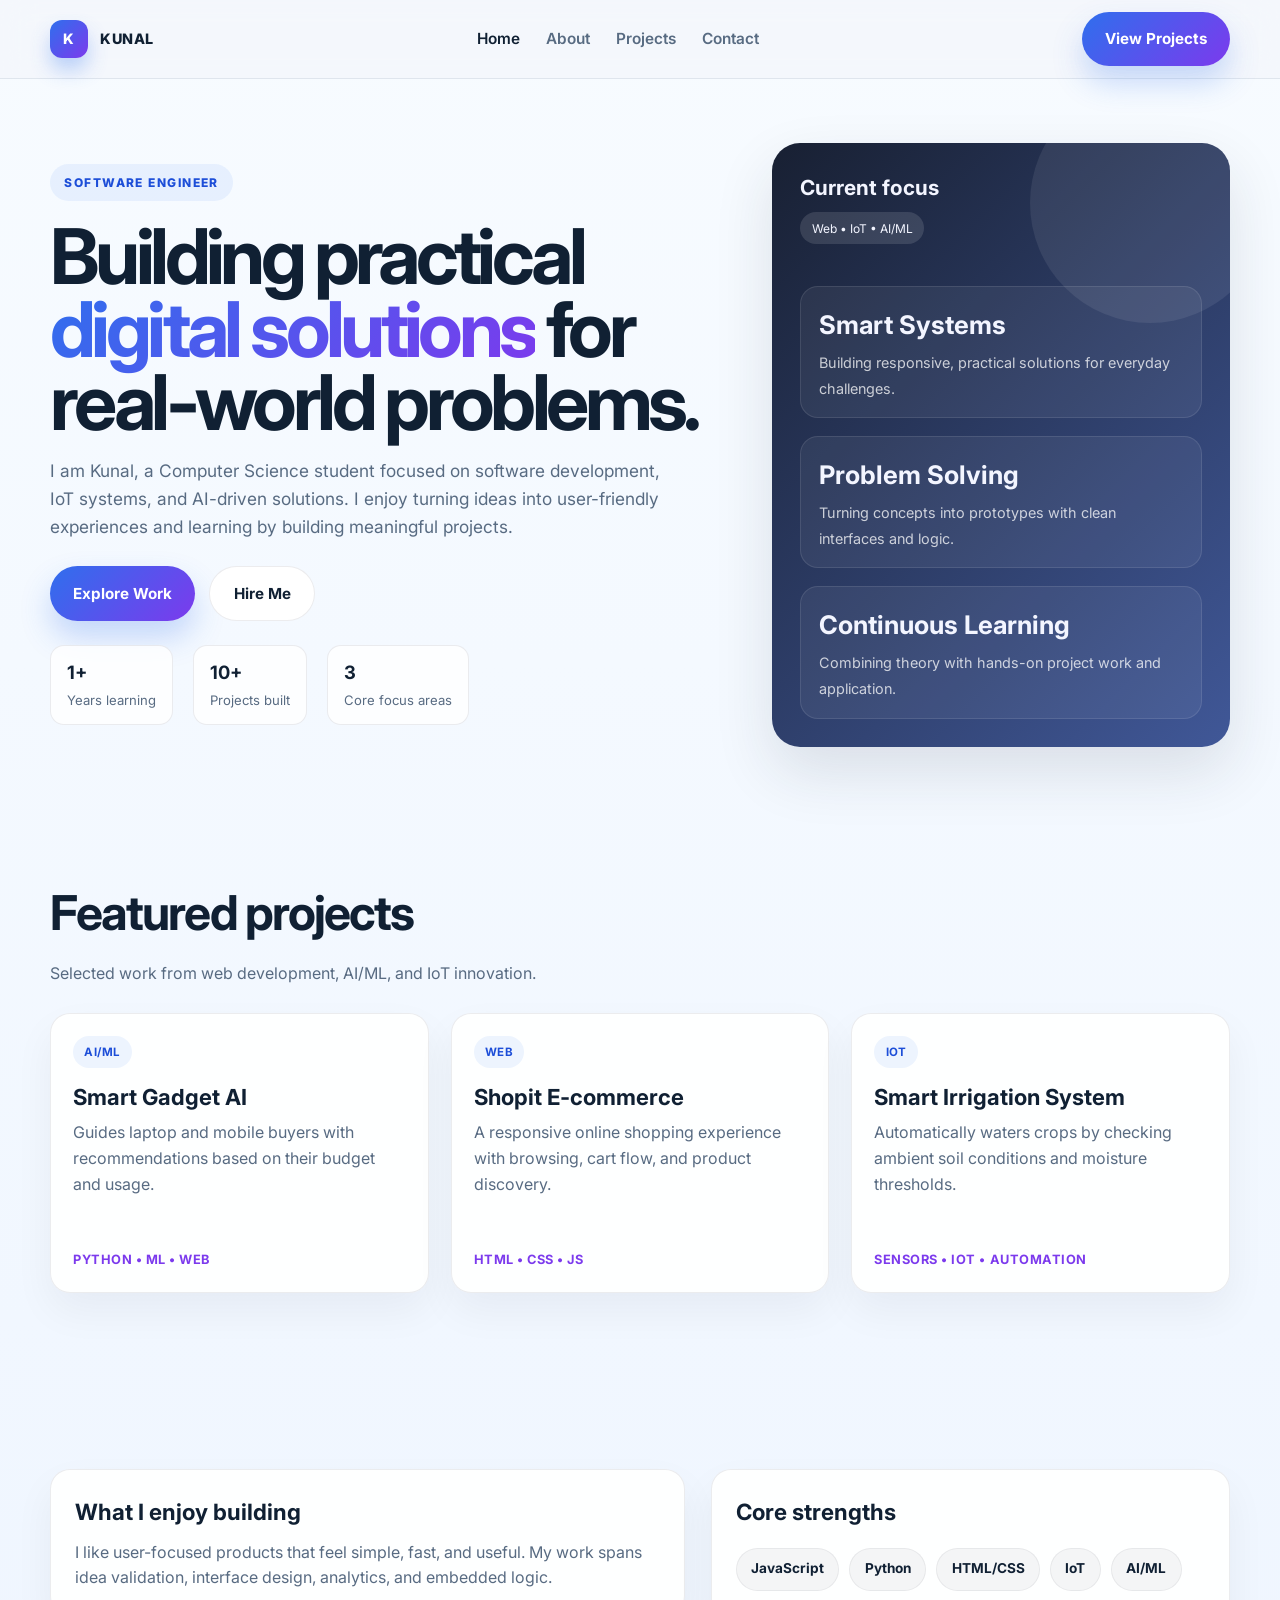
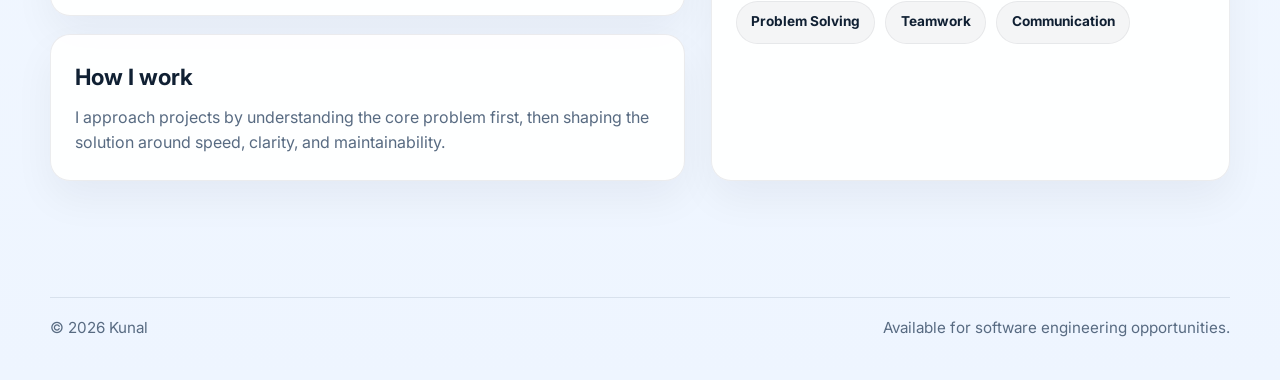
==== index.html @ ff17bca8 "First Commit" ====
<!DOCTYPE html>
<html lang="en">
  <head>
    <meta charset="UTF-8" />
    <meta name="viewport" content="width=device-width, initial-scale=1.0" />
    <title>Kunal | Software Engineer Portfolio</title>
    <meta
      name="description"
      content="Portfolio of Kunal, a software engineer and learner focused on web, IoT, and AI/ML projects."
    />
    <link rel="preconnect" href="https://fonts.googleapis.com" />
    <link rel="preconnect" href="https://fonts.gstatic.com" crossorigin />
    <link
      href="https://fonts.googleapis.com/css2?family=Inter:wght@400;500;600;700;800;900&display=swap"
      rel="stylesheet"
    />
    <link rel="stylesheet" href="styles.css" />
  </head>
  <body>
    <header class="site-header">
      <div class="container navbar">
        <a href="index.html" class="brand" aria-label="Kunal home">
          <span class="brand-mark">K</span>
          <span>Kunal</span>
        </a>

        <nav class="nav-links" aria-label="Main navigation">
          <a href="index.html">Home</a>
          <a href="about.html">About</a>
          <a href="projects.html">Projects</a>
          <a href="contact.html">Contact</a>
        </nav>

        <div class="nav-actions">
          <a class="button primary" href="projects.html">View Projects</a>
          <button class="mobile-toggle" type="button" aria-label="Toggle menu">☰</button>
        </div>
      </div>
    </header>

    <main>
      <section class="hero section">
        <div class="container hero-grid">
          <div>
            <span class="eyebrow">Software Engineer</span>
            <h1>
              Building practical <span class="highlight">digital solutions</span>
              for real-world problems.
            </h1>
            <p class="hero-copy">
              I am Kunal, a Computer Science student focused on software development,
              IoT systems, and AI-driven solutions. I enjoy turning ideas into user-friendly
              experiences and learning by building meaningful projects.
            </p>

            <div class="hero-actions">
              <a class="button primary" href="projects.html">Explore Work</a>
              <a class="button secondary" href="contact.html">Hire Me</a>
            </div>

            <div class="quick-meta">
              <div class="stat-pill">
                <div>
                  <strong>1+</strong>
                  <span>Years learning</span>
                </div>
              </div>
              <div class="stat-pill">
                <div>
                  <strong>10+</strong>
                  <span>Projects built</span>
                </div>
              </div>
              <div class="stat-pill">
                <div>
                  <strong>3</strong>
                  <span>Core focus areas</span>
                </div>
              </div>
            </div>
          </div>

          <aside class="hero-card" aria-label="Profile summary">
            <h3>Current focus</h3>
            <span class="mini-label">Web • IoT • AI/ML</span>

            <div class="metric-box">
              <div class="metric">
                <strong>Smart Systems</strong>
                <span>Building responsive, practical solutions for everyday challenges.</span>
              </div>
              <div class="metric">
                <strong>Problem Solving</strong>
                <span>Turning concepts into prototypes with clean interfaces and logic.</span>
              </div>
              <div class="metric">
                <strong>Continuous Learning</strong>
                <span>Combining theory with hands-on project work and application.</span>
              </div>
            </div>
          </aside>
        </div>
      </section>

      <section class="section">
        <div class="container">
          <div class="section-header">
            <h2>Featured projects</h2>
            <p>Selected work from web development, AI/ML, and IoT innovation.</p>
          </div>

          <div class="card-grid">
            <article class="project-card">
              <span class="tag">AI/ML</span>
              <h3>Smart Gadget AI</h3>
              <p>Guides laptop and mobile buyers with recommendations based on their budget and usage.</p>
              <div class="stack">Python • ML • Web</div>
            </article>

            <article class="project-card">
              <span class="tag">Web</span>
              <h3>Shopit E-commerce</h3>
              <p>A responsive online shopping experience with browsing, cart flow, and product discovery.</p>
              <div class="stack">HTML • CSS • JS</div>
            </article>

            <article class="project-card">
              <span class="tag">IoT</span>
              <h3>Smart Irrigation System</h3>
              <p>Automatically waters crops by checking ambient soil conditions and moisture thresholds.</p>
              <div class="stack">Sensors • IOT • Automation</div>
            </article>
          </div>
        </div>
      </section>

      <section class="section">
        <div class="container two-column">
          <div class="text-list">
            <div class="info-card">
              <h3>What I enjoy building</h3>
              <p>
                I like user-focused products that feel simple, fast, and useful. My work spans idea validation,
                interface design, analytics, and embedded logic.
              </p>
            </div>

            <div class="info-card">
              <h3>How I work</h3>
              <p>
                I approach projects by understanding the core problem first, then shaping the solution around speed,
                clarity, and maintainability.
              </p>
            </div>
          </div>

          <div class="skill-card">
            <h3>Core strengths</h3>
            <div class="chip-list">
              <span class="chip">JavaScript</span>
              <span class="chip">Python</span>
              <span class="chip">HTML/CSS</span>
              <span class="chip">IoT</span>
              <span class="chip">AI/ML</span>
              <span class="chip">Problem Solving</span>
              <span class="chip">Teamwork</span>
              <span class="chip">Communication</span>
            </div>
          </div>
        </div>
      </section>
    </main>

    <footer class="footer">
      <div class="container footer-inner">
        <span>© <span id="year"></span> Kunal</span>
        <span>Available for software engineering opportunities.</span>
      </div>
    </footer>

    <script src="script.js"></script>
  </body>
</html>
---- styles.css ----
:root {
  --bg: #f3f7fb;
  --bg-alt: #edf4ff;
  --surface: #ffffff;
  --surface-strong: #0f172a;
  --surface-soft: #eef4ff;
  --text: #102033;
  --muted: #586b82;
  --primary: #2f6fed;
  --primary-strong: #1d4ed8;
  --secondary: #7c3aed;
  --success: #10b981;
  --warning: #f59e0b;
  --border: rgba(15, 23, 42, 0.08);
  --shadow: 0 25px 60px rgba(31, 41, 55, 0.12);
  --radius-xl: 28px;
  --radius-lg: 20px;
  --radius-md: 14px;
  --container: 1180px;
}

* { box-sizing: border-box; }

html {
  scroll-behavior: smooth;
}

body {
  margin: 0;
  font-family: "Inter", "Segoe UI", sans-serif;
  background: linear-gradient(180deg, #f7fbff 0%, #eef5ff 100%);
  color: var(--text);
  line-height: 1.6;
}

a {
  color: inherit;
  text-decoration: none;
}

img {
  max-width: 100%;
  display: block;
}

.container {
  width: min(var(--container), calc(100% - 32px));
  margin: 0 auto;
}

.site-header {
  position: sticky;
  top: 0;
  z-index: 50;
  backdrop-filter: blur(16px);
  background: rgba(244, 247, 251, 0.78);
  border-bottom: 1px solid rgba(148, 163, 184, 0.22);
}

.navbar {
  display: flex;
  align-items: center;
  justify-content: space-between;
  min-height: 78px;
  gap: 20px;
}

.brand {
  display: inline-flex;
  align-items: center;
  gap: 12px;
  font-weight: 800;
  letter-spacing: 0.04em;
  text-transform: uppercase;
  font-size: 0.9rem;
}

.brand-mark {
  width: 38px;
  height: 38px;
  display: grid;
  place-items: center;
  border-radius: 12px;
  background: linear-gradient(135deg, var(--primary), var(--secondary));
  color: white;
  font-weight: 800;
  box-shadow: 0 12px 20px rgba(47, 111, 237, 0.3);
}

.nav-links {
  display: flex;
  align-items: center;
  gap: 26px;
}

.nav-links a {
  font-size: 0.96rem;
  color: var(--muted);
  font-weight: 600;
  transition: color 0.2s ease;
}

.nav-links a:hover,
.nav-links a.active {
  color: var(--text);
}

.nav-actions {
  display: flex;
  align-items: center;
  gap: 12px;
}

.button {
  display: inline-flex;
  align-items: center;
  justify-content: center;
  gap: 8px;
  border: none;
  border-radius: 999px;
  padding: 0.9rem 1.45rem;
  font-weight: 700;
  font-size: 0.95rem;
  transition: transform 0.2s ease, box-shadow 0.2s ease;
  cursor: pointer;
}

.button:hover {
  transform: translateY(-1px);
}

.button.primary {
  background: linear-gradient(135deg, var(--primary), var(--secondary));
  color: #fff;
  box-shadow: 0 16px 30px rgba(47, 111, 237, 0.25);
}

.button.secondary {
  background: var(--surface);
  color: var(--text);
  border: 1px solid var(--border);
}

.mobile-toggle {
  display: none;
  width: 46px;
  height: 46px;
  border-radius: 12px;
  border: 1px solid var(--border);
  background: var(--surface);
  font-size: 1.5rem;
}

main {
  display: block;
}

.section {
  padding: 88px 0;
}

.hero {
  padding: 64px 0 40px;
}

.hero-grid {
  display: grid;
  grid-template-columns: 1.2fr 0.8fr;
  gap: 36px;
  align-items: center;
}

.eyebrow {
  display: inline-flex;
  align-items: center;
  gap: 8px;
  padding: 0.55rem 0.9rem;
  border-radius: 999px;
  background: rgba(47, 111, 237, 0.08);
  color: var(--primary-strong);
  font-size: 0.75rem;
  font-weight: 800;
  letter-spacing: 0.12em;
  text-transform: uppercase;
}

.hero h1 {
  font-size: clamp(2.8rem, 6vw, 5rem);
  line-height: 0.95;
  letter-spacing: -0.06em;
  margin: 20px 0 14px;
}

.hero h1 .highlight {
  background: linear-gradient(135deg, var(--primary), var(--secondary));
  -webkit-background-clip: text;
  background-clip: text;
  color: transparent;
}

.hero-copy {
  font-size: 1.08rem;
  max-width: 620px;
  color: var(--muted);
  margin-bottom: 26px;
}

.hero-actions {
  display: flex;
  flex-wrap: wrap;
  gap: 14px;
  margin-bottom: 24px;
}

.quick-meta {
  display: flex;
  flex-wrap: wrap;
  gap: 20px;
}

.stat-pill {
  display: flex;
  align-items: center;
  gap: 10px;
  padding: 0.72rem 1rem;
  background: rgba(255, 255, 255, 0.8);
  border: 1px solid var(--border);
  border-radius: 14px;
}

.stat-pill strong {
  display: block;
  font-size: 1.15rem;
}

.stat-pill span {
  font-size: 0.82rem;
  color: var(--muted);
}

.hero-card {
  position: relative;
  padding: 28px;
  border-radius: var(--radius-xl);
  background: linear-gradient(135deg, rgba(15, 23, 42, 0.96), rgba(49, 74, 143, 0.92));
  color: #f3f5ff;
  box-shadow: var(--shadow);
  overflow: hidden;
}

.hero-card::before {
  content: "";
  position: absolute;
  width: 240px;
  height: 240px;
  border-radius: 50%;
  background: rgba(255, 255, 255, 0.08);
  right: -40px;
  top: -60px;
}

.hero-card h3 {
  font-size: 1.3rem;
  margin: 0 0 8px;
}

.hero-card .mini-label {
  display: inline-block;
  padding: 0.4rem 0.72rem;
  border-radius: 999px;
  background: rgba(255, 255, 255, 0.12);
  font-size: 0.75rem;
  margin-bottom: 18px;
}

.metric-box {
  display: grid;
  gap: 18px;
  margin-top: 24px;
}

.metric {
  padding: 18px 18px 16px;
  background: rgba(255, 255, 255, 0.06);
  border: 1px solid rgba(255, 255, 255, 0.1);
  border-radius: 18px;
}

.metric strong {
  display: block;
  font-size: 1.6rem;
  margin-bottom: 4px;
}

.metric span {
  color: rgba(255, 255, 255, 0.75);
  font-size: 0.9rem;
}

.section-header {
  margin-bottom: 26px;
}

.section-header h2 {
  font-size: clamp(2rem, 4vw, 3rem);
  margin: 0 0 10px;
  letter-spacing: -0.04em;
}

.section-header p {
  margin: 0;
  color: var(--muted);
  max-width: 620px;
}

.card-grid {
  display: grid;
  grid-template-columns: repeat(3, minmax(0, 1fr));
  gap: 22px;
}

.project-card,
.info-card,
.skill-card,
.timeline-card,
.contact-panel,
.quote-card {
  background: rgba(255, 255, 255, 0.92);
  border: 1px solid var(--border);
  border-radius: var(--radius-lg);
  box-shadow: 0 18px 40px rgba(15, 23, 42, 0.05);
}

.project-card {
  padding: 22px;
  display: flex;
  flex-direction: column;
  min-height: 280px;
}

.tag {
  display: inline-flex;
  align-self: flex-start;
  padding: 0.42rem 0.7rem;
  border-radius: 999px;
  background: rgba(47, 111, 237, 0.08);
  color: var(--primary-strong);
  font-weight: 700;
  font-size: 0.72rem;
  letter-spacing: 0.04em;
  text-transform: uppercase;
}

.project-card h3 {
  margin: 16px 0 10px;
  font-size: 1.38rem;
  line-height: 1.2;
}

.project-card p {
  margin: 0 0 16px;
  color: var(--muted);
}

.project-card .stack {
  margin-top: auto;
  color: var(--secondary);
  font-weight: 700;
  font-size: 0.8rem;
  letter-spacing: 0.04em;
  text-transform: uppercase;
}

.text-list {
  display: grid;
  gap: 18px;
}

.info-card {
  padding: 24px;
}

.info-card h3,
.skill-card h3,
.contact-panel h3,
.timeline-card h3 {
  margin: 0 0 10px;
  font-size: 1.4rem;
}

.info-card p,
.contact-panel p,
.timeline-card p,
.skill-card p {
  margin: 0;
  color: var(--muted);
}

.two-column {
  display: grid;
  grid-template-columns: 1.1fr 0.9fr;
  gap: 26px;
}

.skill-grid {
  display: grid;
  grid-template-columns: repeat(2, minmax(0, 1fr));
  gap: 18px;
}

.skill-card,
.timeline-card,
.contact-panel,
.quote-card {
  padding: 24px;
}

.skill-item {
  margin-bottom: 18px;
}

.skill-item:last-child { margin-bottom: 0; }

.skill-meta {
  display: flex;
  justify-content: space-between;
  align-items: center;
  margin-bottom: 8px;
  font-weight: 700;
}

.skill-bar {
  height: 12px;
  border-radius: 999px;
  background: rgba(148, 163, 184, 0.2);
  overflow: hidden;
}

.skill-bar span {
  display: block;
  height: 100%;
  border-radius: inherit;
  background: linear-gradient(135deg, var(--primary), var(--secondary));
}

.timeline {
  display: grid;
  gap: 18px;
}

.timeline-card {
  position: relative;
  padding-left: 72px;
}

.timeline-card::before {
  content: "";
  position: absolute;
  left: 30px;
  top: 30px;
  width: 12px;
  height: 12px;
  border-radius: 50%;
  background: linear-gradient(135deg, var(--primary), var(--secondary));
  box-shadow: 0 0 0 6px rgba(47, 111, 237, 0.1);
}

.timeline-card .year {
  display: inline-block;
  color: var(--primary-strong);
  font-weight: 800;
  margin-bottom: 6px;
  font-size: 0.8rem;
  letter-spacing: 0.08em;
  text-transform: uppercase;
}

.chip-list {
  display: flex;
  flex-wrap: wrap;
  gap: 10px;
  margin-top: 18px;
}

.chip {
  padding: 0.6rem 0.9rem;
  border-radius: 999px;
  background: rgba(15, 23, 42, 0.04);
  color: var(--text);
  border: 1px solid rgba(15, 23, 42, 0.06);
  font-size: 0.85rem;
  font-weight: 700;
}

.contact-layout {
  display: grid;
  grid-template-columns: 1.1fr 0.9fr;
  gap: 28px;
}

.contact-panel {
  display: grid;
  gap: 18px;
}

.contact-list {
  display: grid;
  gap: 12px;
}

.contact-item {
  display: flex;
  align-items: center;
  gap: 12px;
  padding: 12px 14px;
  border-radius: 14px;
  background: rgba(47, 111, 237, 0.04);
  border: 1px solid rgba(47, 111, 237, 0.08);
}

.contact-item strong {
  display: block;
  font-size: 0.82rem;
  letter-spacing: 0.08em;
  text-transform: uppercase;
  color: var(--muted);
}

.contact-item span {
  font-weight: 700;
}

.contact-form {
  display: grid;
  gap: 14px;
}

.input,
.textarea {
  width: 100%;
  border: 1px solid var(--border);
  border-radius: 14px;
  padding: 0.9rem 1rem;
  font: inherit;
  background: rgba(255, 255, 255, 0.85);
  color: var(--text);
}

.textarea {
  min-height: 140px;
  resize: vertical;
}

.footer {
  padding: 28px 0 40px;
  color: var(--muted);
  font-size: 0.95rem;
}

.footer-inner {
  border-top: 1px solid rgba(148, 163, 184, 0.25);
  padding-top: 18px;
  display: flex;
  align-items: center;
  justify-content: space-between;
  gap: 12px;
}

@media (max-width: 880px) {
  .hero-grid,
  .two-column,
  .contact-layout,
  .card-grid {
    grid-template-columns: 1fr;
  }

  .skill-grid {
    grid-template-columns: 1fr;
  }

  .nav-links {
    position: absolute;
    top: 78px;
    left: 16px;
    right: 16px;
    padding: 18px 14px;
    border: 1px solid var(--border);
    border-radius: 18px;
    background: rgba(255, 255, 255, 0.96);
    box-shadow: 0 18px 40px rgba(15, 23, 42, 0.08);
    display: none;
    flex-direction: column;
    align-items: flex-start;
  }

  .nav-links.open {
    display: flex;
  }

  .mobile-toggle {
    display: inline-grid;
    place-items: center;
  }
}

@media (max-width: 520px) {
  .hero {
    padding-top: 40px;
  }

  .hero-actions,
  .quick-meta,
  .footer-inner {
    flex-direction: column;
    align-items: flex-start;
  }

  .button {
    width: 100%;
  }
}
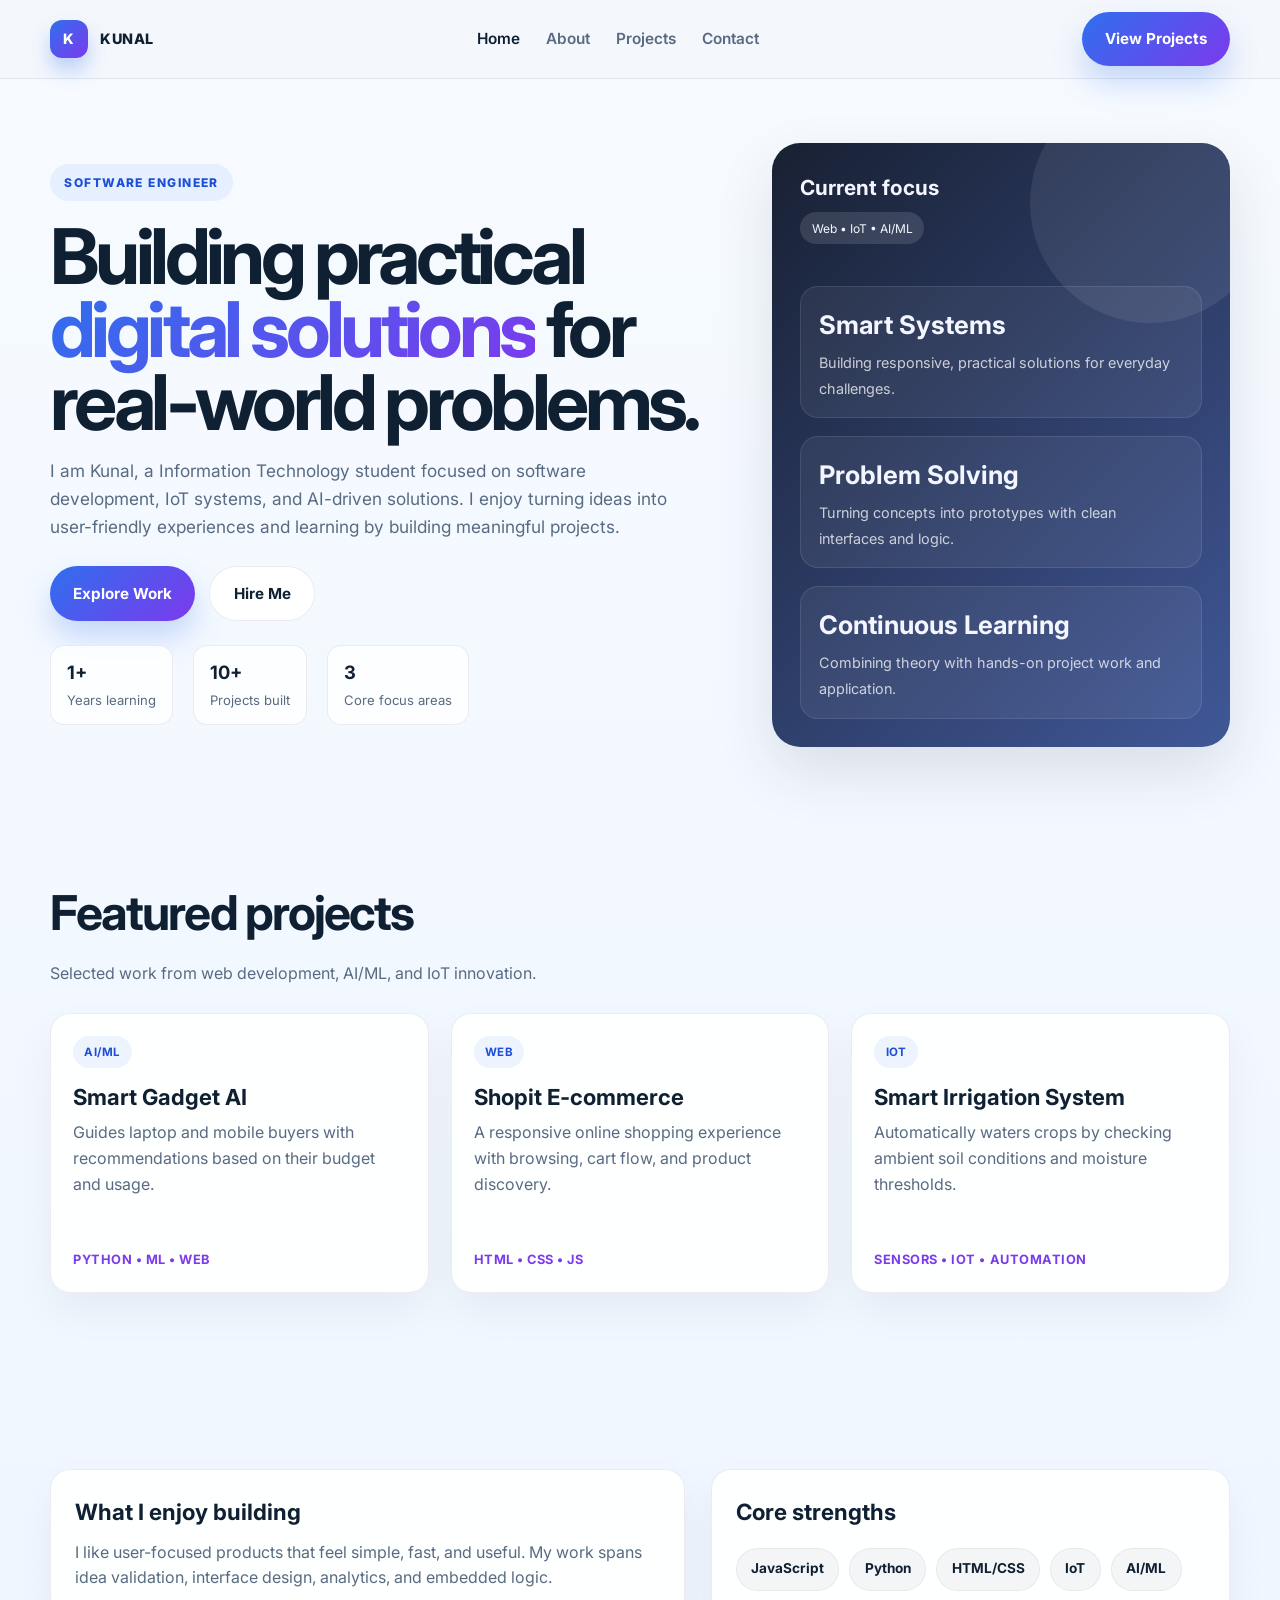
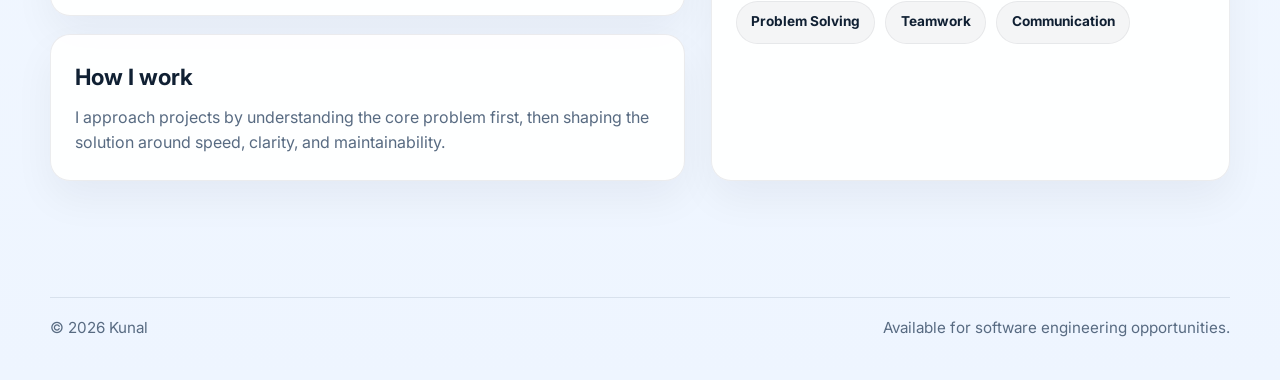
==== commit 661875c3: "Information Technology" ====
--- a/index.html
+++ b/index.html
@@ -48,7 +48,7 @@
               for real-world problems.
             </h1>
             <p class="hero-copy">
-              I am Kunal, a Computer Science student focused on software development,
+              I am Kunal, a Information Technology student focused on software development,
               IoT systems, and AI-driven solutions. I enjoy turning ideas into user-friendly
               experiences and learning by building meaningful projects.
             </p>
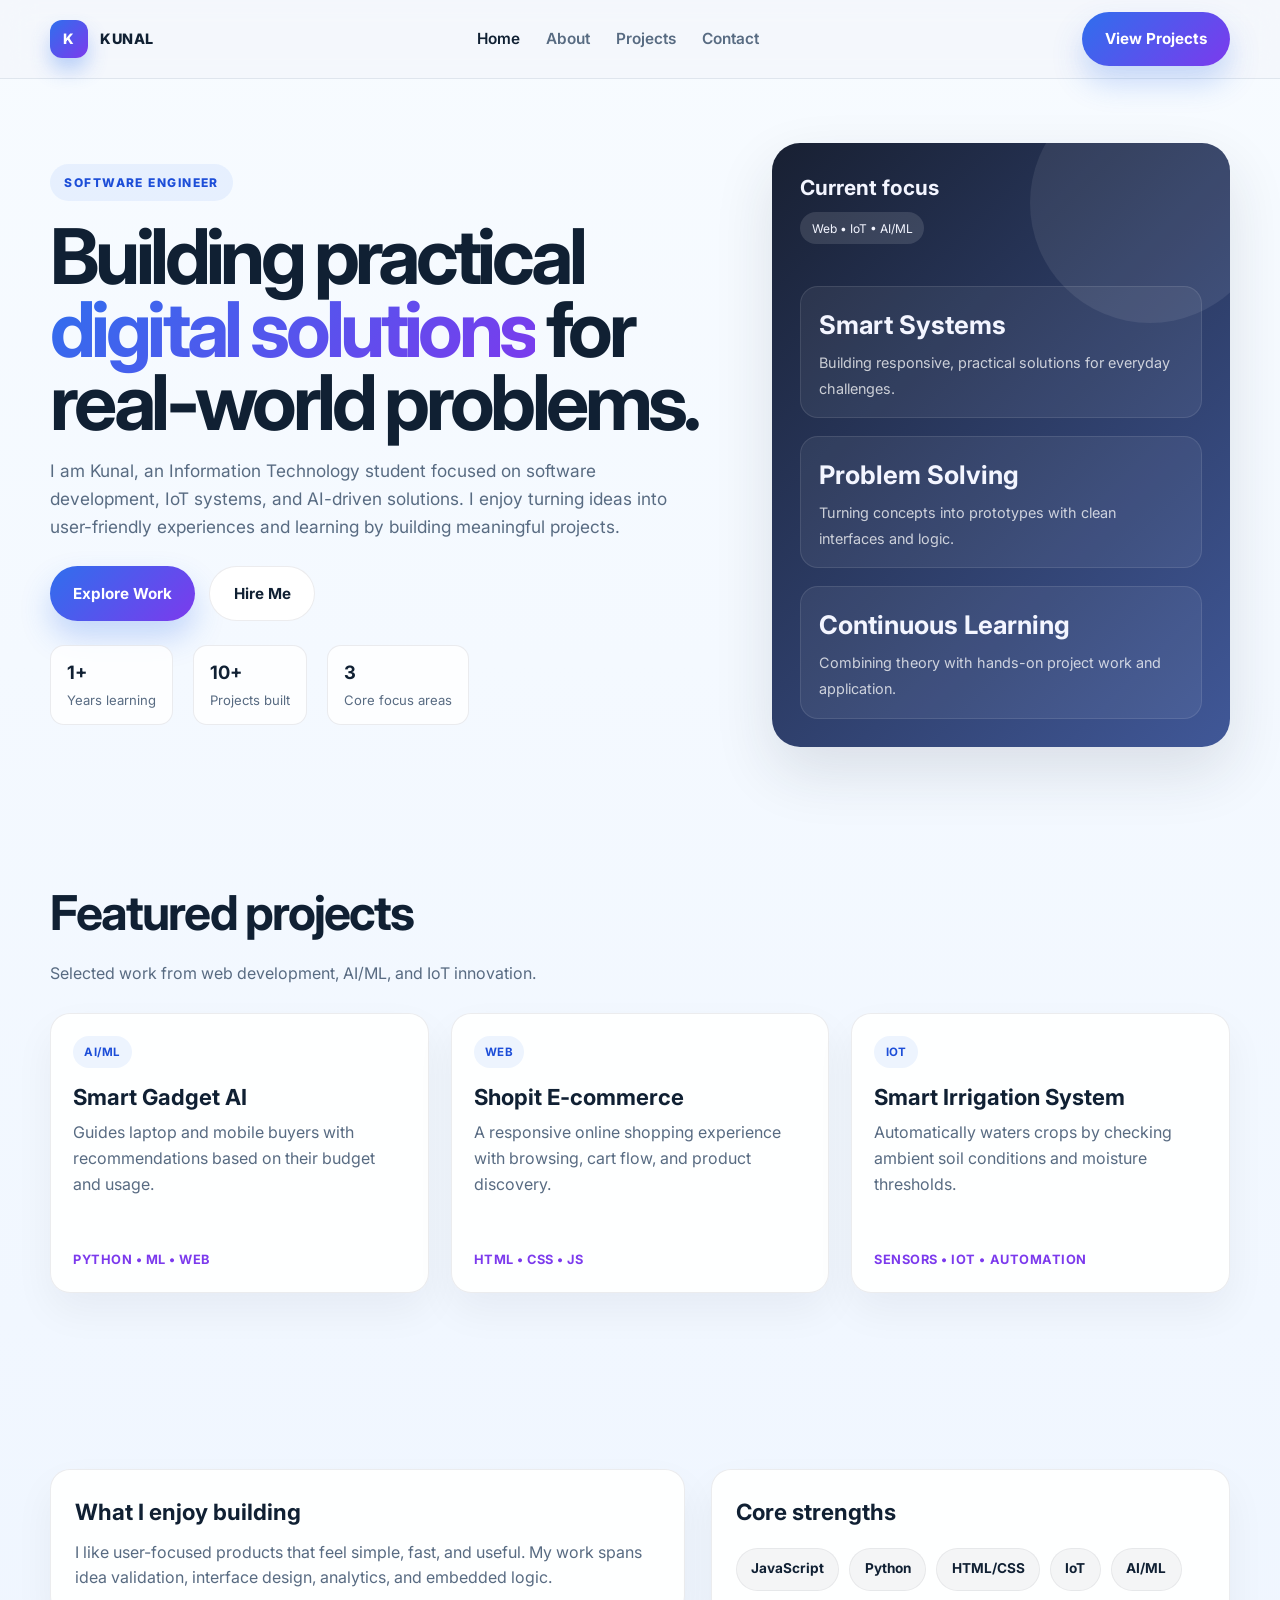
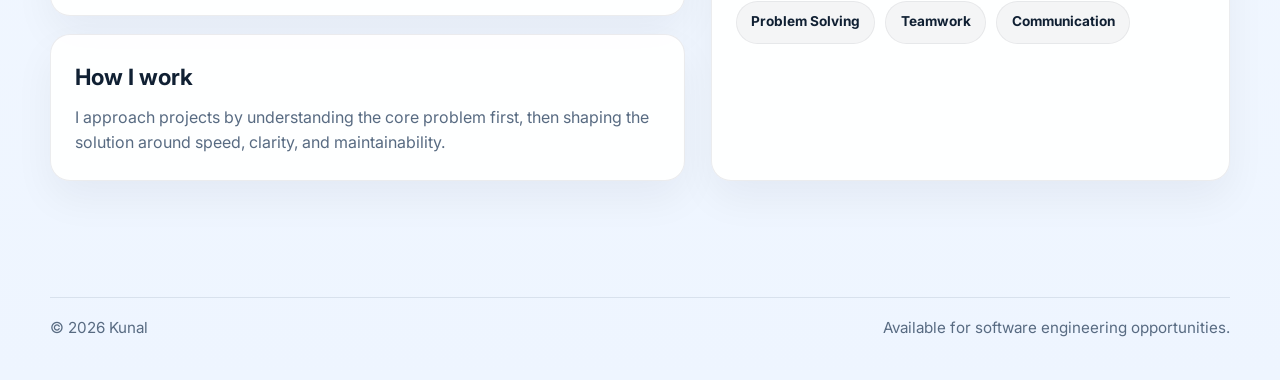
==== commit 1ca16791: "Grammer fix" ====
--- a/index.html
+++ b/index.html
@@ -48,7 +48,7 @@
               for real-world problems.
             </h1>
             <p class="hero-copy">
-              I am Kunal, a Information Technology student focused on software development,
+              I am Kunal, an Information Technology student focused on software development,
               IoT systems, and AI-driven solutions. I enjoy turning ideas into user-friendly
               experiences and learning by building meaningful projects.
             </p>
